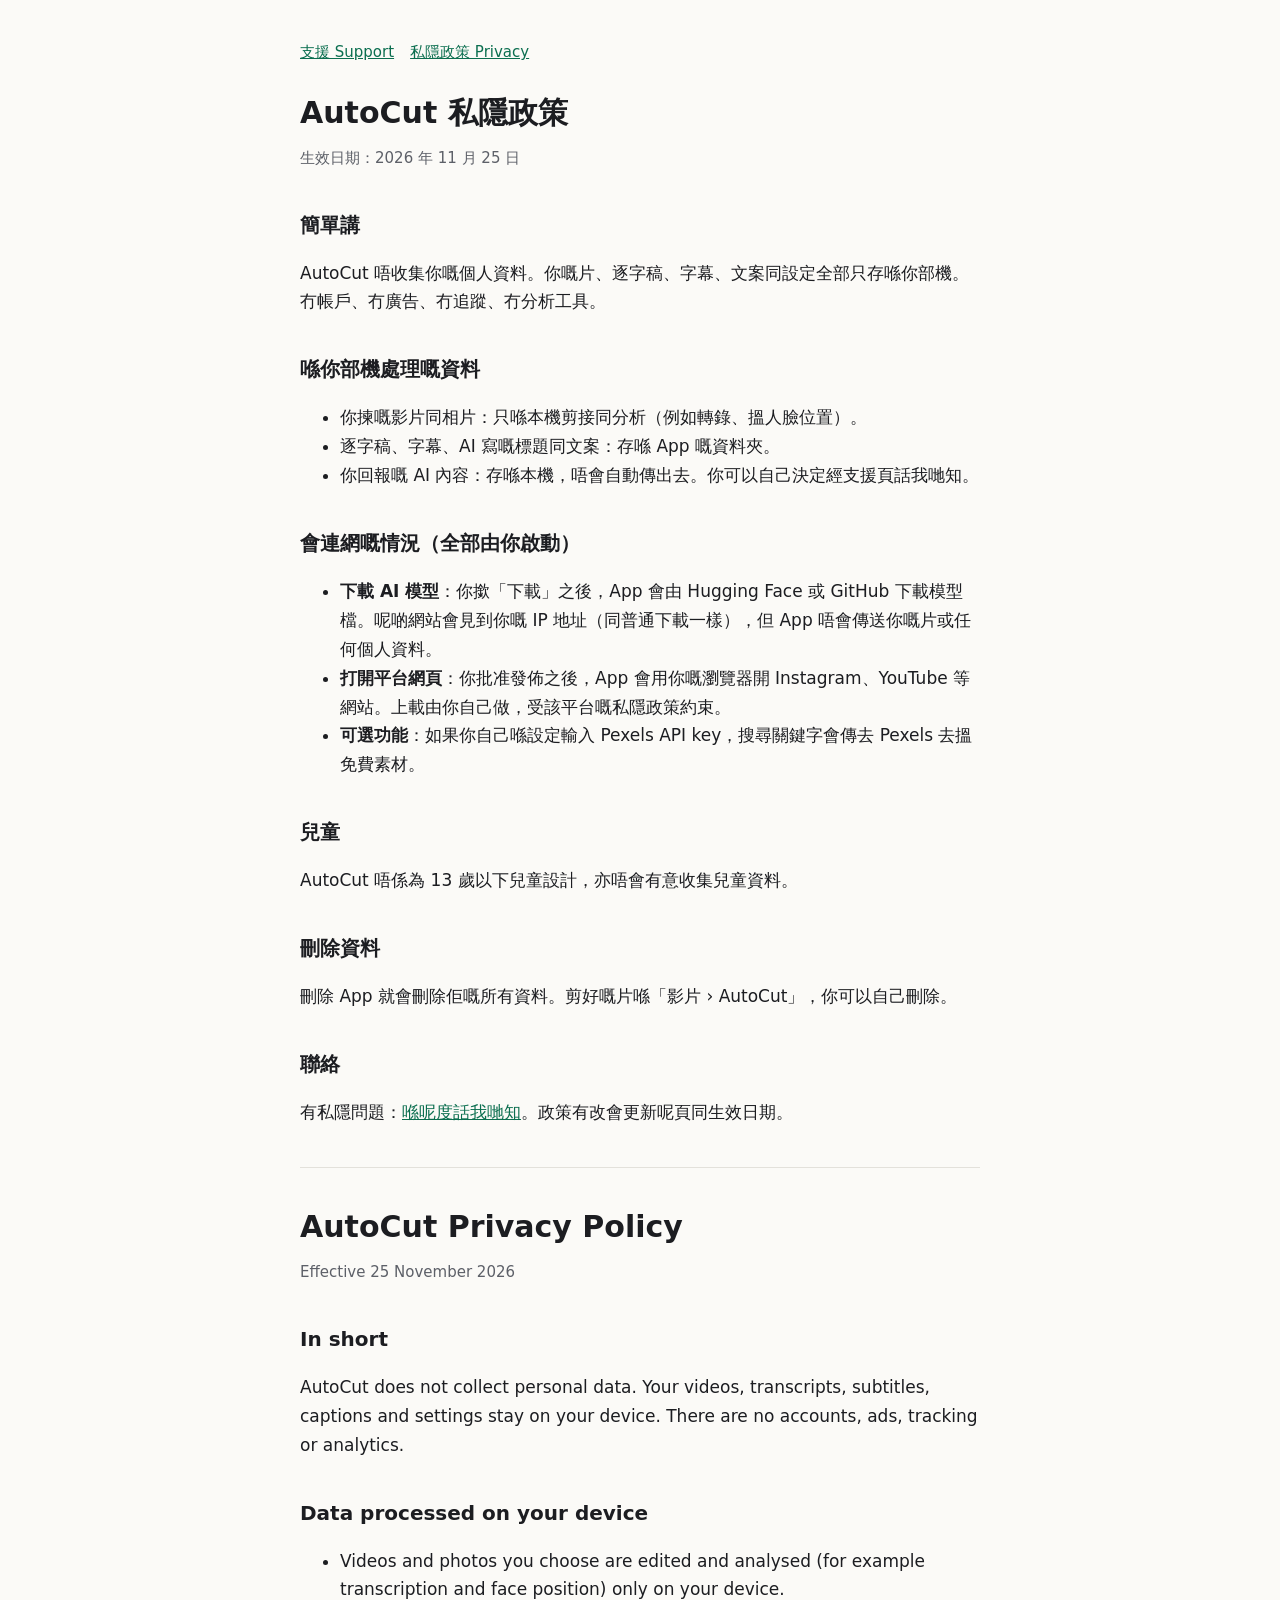
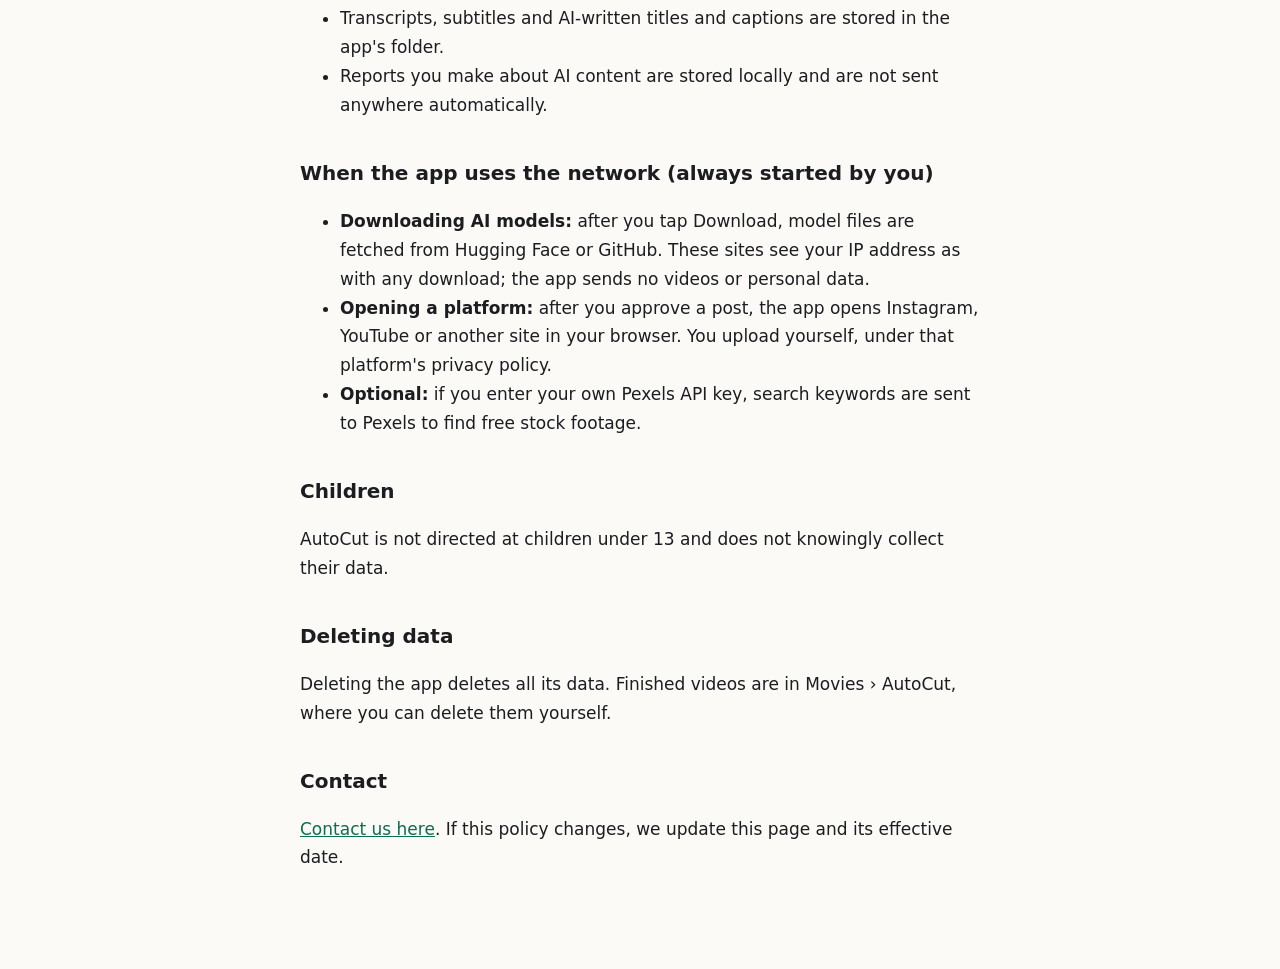
==== autocut/privacy.html @ 1504b5d1 "AutoCut support and privacy pages" ====
<!doctype html><html lang="zh-Hant"><head><meta charset="utf-8"><meta name="viewport" content="width=device-width,initial-scale=1">
<title>AutoCut 私隱政策 · Privacy Policy</title><link rel="stylesheet" href="../style.css"></head><body><main>
<nav><a href="./">支援 Support</a><a href="privacy.html">私隱政策 Privacy</a></nav>
<h1>AutoCut 私隱政策</h1><p class="muted">生效日期：2026 年 11 月 25 日</p>
<h2>簡單講</h2>
<p>AutoCut 唔收集你嘅個人資料。你嘅片、逐字稿、字幕、文案同設定全部只存喺你部機。冇帳戶、冇廣告、冇追蹤、冇分析工具。</p>
<h2>喺你部機處理嘅資料</h2>
<ul><li>你揀嘅影片同相片：只喺本機剪接同分析（例如轉錄、搵人臉位置）。</li>
<li>逐字稿、字幕、AI 寫嘅標題同文案：存喺 App 嘅資料夾。</li>
<li>你回報嘅 AI 內容：存喺本機，唔會自動傳出去。你可以自己決定經支援頁話我哋知。</li></ul>
<h2>會連網嘅情況（全部由你啟動）</h2>
<ul><li><strong>下載 AI 模型</strong>：你撳「下載」之後，App 會由 Hugging Face 或 GitHub 下載模型檔。呢啲網站會見到你嘅 IP 地址（同普通下載一樣），但 App 唔會傳送你嘅片或任何個人資料。</li>
<li><strong>打開平台網頁</strong>：你批准發佈之後，App 會用你嘅瀏覽器開 Instagram、YouTube 等網站。上載由你自己做，受該平台嘅私隱政策約束。</li>
<li><strong>可選功能</strong>：如果你自己喺設定輸入 Pexels API key，搜尋關鍵字會傳去 Pexels 去搵免費素材。</li></ul>
<h2>兒童</h2><p>AutoCut 唔係為 13 歲以下兒童設計，亦唔會有意收集兒童資料。</p>
<h2>刪除資料</h2><p>刪除 App 就會刪除佢嘅所有資料。剪好嘅片喺「影片 › AutoCut」，你可以自己刪除。</p>
<h2>聯絡</h2><p>有私隱問題：<a href="https://github.com/hklkalok/app-support/issues/new?labels=autocut,privacy&title=%5BAutoCut%20privacy%5D%20">喺呢度話我哋知</a>。政策有改會更新呢頁同生效日期。</p>
<hr>
<h1>AutoCut Privacy Policy</h1><p class="muted">Effective 25 November 2026</p>
<h2>In short</h2><p>AutoCut does not collect personal data. Your videos, transcripts, subtitles, captions and settings stay on your device. There are no accounts, ads, tracking or analytics.</p>
<h2>Data processed on your device</h2><ul><li>Videos and photos you choose are edited and analysed (for example transcription and face position) only on your device.</li>
<li>Transcripts, subtitles and AI-written titles and captions are stored in the app's folder.</li>
<li>Reports you make about AI content are stored locally and are not sent anywhere automatically.</li></ul>
<h2>When the app uses the network (always started by you)</h2><ul><li><strong>Downloading AI models:</strong> after you tap Download, model files are fetched from Hugging Face or GitHub. These sites see your IP address as with any download; the app sends no videos or personal data.</li>
<li><strong>Opening a platform:</strong> after you approve a post, the app opens Instagram, YouTube or another site in your browser. You upload yourself, under that platform's privacy policy.</li>
<li><strong>Optional:</strong> if you enter your own Pexels API key, search keywords are sent to Pexels to find free stock footage.</li></ul>
<h2>Children</h2><p>AutoCut is not directed at children under 13 and does not knowingly collect their data.</p>
<h2>Deleting data</h2><p>Deleting the app deletes all its data. Finished videos are in Movies › AutoCut, where you can delete them yourself.</p>
<h2>Contact</h2><p><a href="https://github.com/hklkalok/app-support/issues/new?labels=autocut,privacy&title=%5BAutoCut%20privacy%5D%20">Contact us here</a>. If this policy changes, we update this page and its effective date.</p>
</main></body></html>
---- style.css ----
:root{--bg:#fbfaf7;--ink:#1c1d21;--muted:#5d6068;--line:#e3e1db;--accent:#0b6e4f}
@media (prefers-color-scheme:dark){:root{--bg:#141518;--ink:#ecebe7;--muted:#a3a59f;--line:#2b2d31;--accent:#5fd3a5}}
*{box-sizing:border-box}body{margin:0;background:var(--bg);color:var(--ink);font:17px/1.7 -apple-system,"PingFang HK","Noto Sans TC",system-ui,sans-serif}
main{max-width:720px;margin:0 auto;padding:40px 20px 80px}h1{font-size:30px;line-height:1.25;margin:0 0 6px}h2{font-size:20px;margin:36px 0 8px}
p,li{color:var(--ink)}.muted{color:var(--muted);font-size:15px}a{color:var(--accent)}hr{border:0;border-top:1px solid var(--line);margin:40px 0}
nav{font-size:15px;margin-bottom:28px}nav a{margin-right:16px}
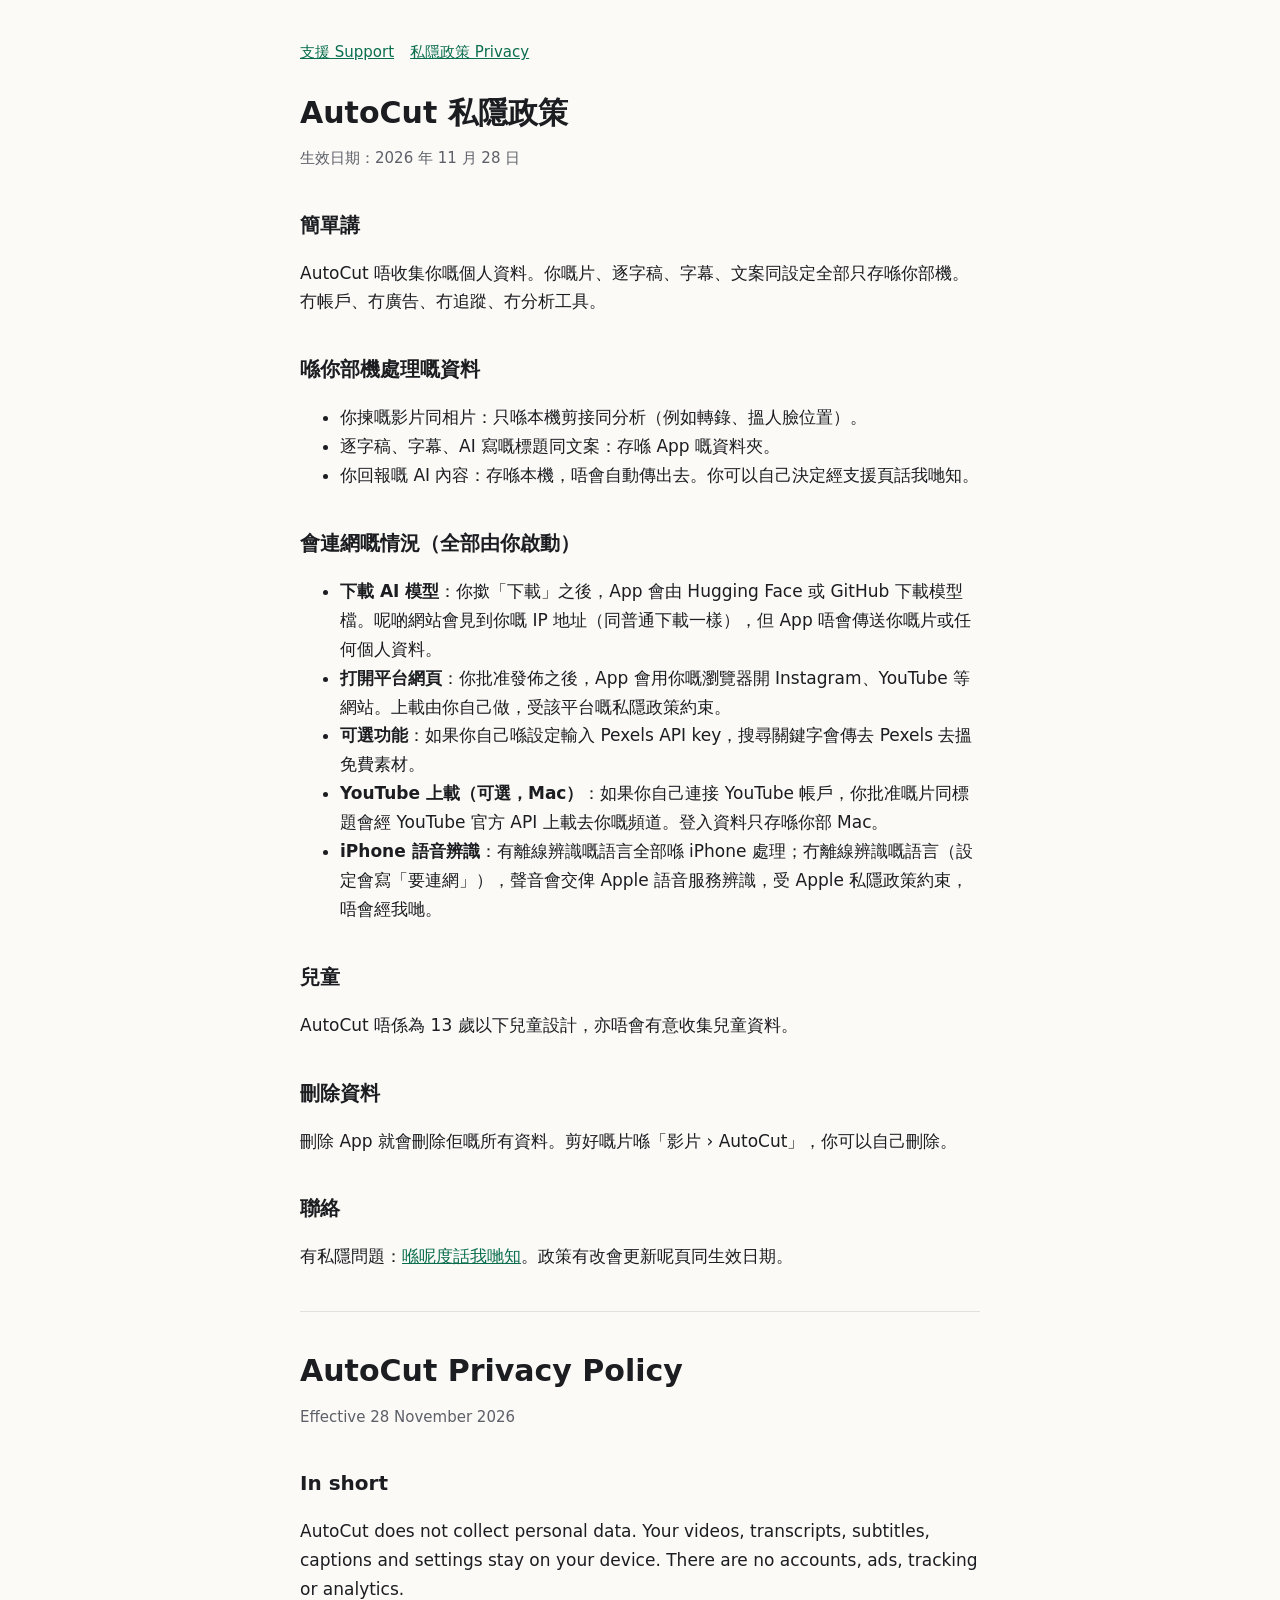
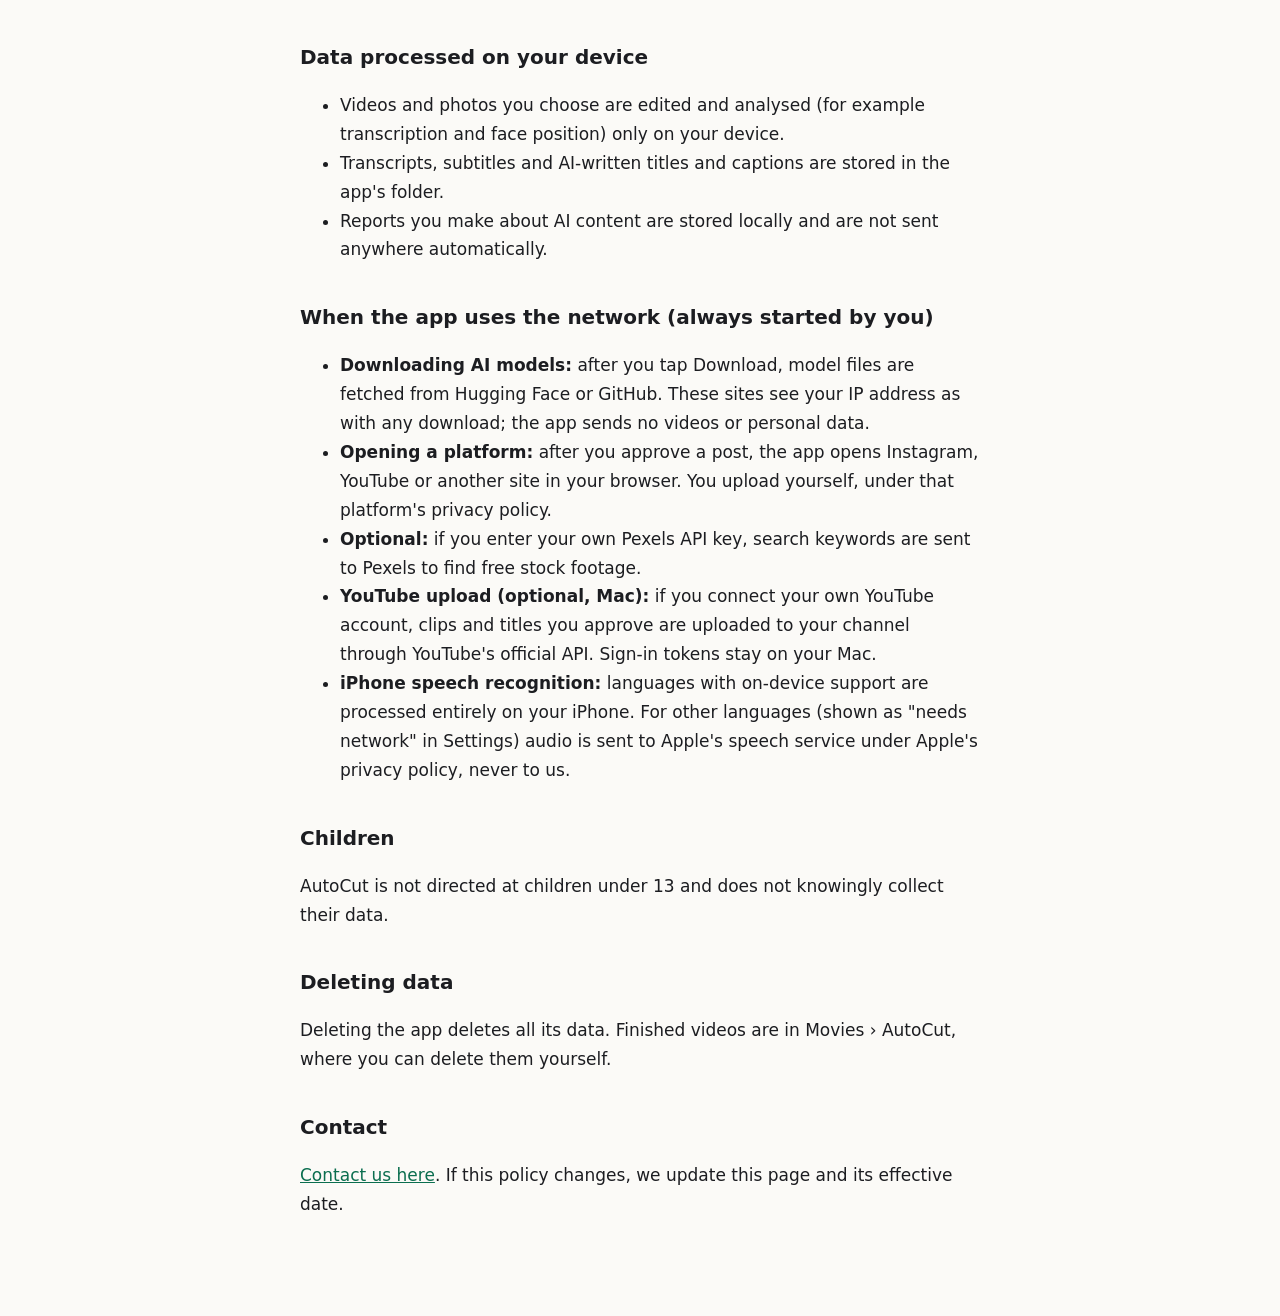
==== commit 6a3e9b65: "Privacy: disclose Apple speech service fallback and optional YouTube upload" ====
--- a/autocut/privacy.html
+++ b/autocut/privacy.html
@@ -1,7 +1,7 @@
 <!doctype html><html lang="zh-Hant"><head><meta charset="utf-8"><meta name="viewport" content="width=device-width,initial-scale=1">
 <title>AutoCut 私隱政策 · Privacy Policy</title><link rel="stylesheet" href="../style.css"></head><body><main>
 <nav><a href="./">支援 Support</a><a href="privacy.html">私隱政策 Privacy</a></nav>
-<h1>AutoCut 私隱政策</h1><p class="muted">生效日期：2026 年 11 月 25 日</p>
+<h1>AutoCut 私隱政策</h1><p class="muted">生效日期：2026 年 11 月 28 日</p>
 <h2>簡單講</h2>
 <p>AutoCut 唔收集你嘅個人資料。你嘅片、逐字稿、字幕、文案同設定全部只存喺你部機。冇帳戶、冇廣告、冇追蹤、冇分析工具。</p>
 <h2>喺你部機處理嘅資料</h2>
@@ -11,19 +11,23 @@
 <h2>會連網嘅情況（全部由你啟動）</h2>
 <ul><li><strong>下載 AI 模型</strong>：你撳「下載」之後，App 會由 Hugging Face 或 GitHub 下載模型檔。呢啲網站會見到你嘅 IP 地址（同普通下載一樣），但 App 唔會傳送你嘅片或任何個人資料。</li>
 <li><strong>打開平台網頁</strong>：你批准發佈之後，App 會用你嘅瀏覽器開 Instagram、YouTube 等網站。上載由你自己做，受該平台嘅私隱政策約束。</li>
-<li><strong>可選功能</strong>：如果你自己喺設定輸入 Pexels API key，搜尋關鍵字會傳去 Pexels 去搵免費素材。</li></ul>
+<li><strong>可選功能</strong>：如果你自己喺設定輸入 Pexels API key，搜尋關鍵字會傳去 Pexels 去搵免費素材。</li>
+<li><strong>YouTube 上載（可選，Mac）</strong>：如果你自己連接 YouTube 帳戶，你批准嘅片同標題會經 YouTube 官方 API 上載去你嘅頻道。登入資料只存喺你部 Mac。</li>
+<li><strong>iPhone 語音辨識</strong>：有離線辨識嘅語言全部喺 iPhone 處理；冇離線辨識嘅語言（設定會寫「要連網」），聲音會交俾 Apple 語音服務辨識，受 Apple 私隱政策約束，唔會經我哋。</li></ul>
 <h2>兒童</h2><p>AutoCut 唔係為 13 歲以下兒童設計，亦唔會有意收集兒童資料。</p>
 <h2>刪除資料</h2><p>刪除 App 就會刪除佢嘅所有資料。剪好嘅片喺「影片 › AutoCut」，你可以自己刪除。</p>
 <h2>聯絡</h2><p>有私隱問題：<a href="https://github.com/hklkalok/app-support/issues/new?labels=autocut,privacy&title=%5BAutoCut%20privacy%5D%20">喺呢度話我哋知</a>。政策有改會更新呢頁同生效日期。</p>
 <hr>
-<h1>AutoCut Privacy Policy</h1><p class="muted">Effective 25 November 2026</p>
+<h1>AutoCut Privacy Policy</h1><p class="muted">Effective 28 November 2026</p>
 <h2>In short</h2><p>AutoCut does not collect personal data. Your videos, transcripts, subtitles, captions and settings stay on your device. There are no accounts, ads, tracking or analytics.</p>
 <h2>Data processed on your device</h2><ul><li>Videos and photos you choose are edited and analysed (for example transcription and face position) only on your device.</li>
 <li>Transcripts, subtitles and AI-written titles and captions are stored in the app's folder.</li>
 <li>Reports you make about AI content are stored locally and are not sent anywhere automatically.</li></ul>
 <h2>When the app uses the network (always started by you)</h2><ul><li><strong>Downloading AI models:</strong> after you tap Download, model files are fetched from Hugging Face or GitHub. These sites see your IP address as with any download; the app sends no videos or personal data.</li>
 <li><strong>Opening a platform:</strong> after you approve a post, the app opens Instagram, YouTube or another site in your browser. You upload yourself, under that platform's privacy policy.</li>
-<li><strong>Optional:</strong> if you enter your own Pexels API key, search keywords are sent to Pexels to find free stock footage.</li></ul>
+<li><strong>Optional:</strong> if you enter your own Pexels API key, search keywords are sent to Pexels to find free stock footage.</li>
+<li><strong>YouTube upload (optional, Mac):</strong> if you connect your own YouTube account, clips and titles you approve are uploaded to your channel through YouTube's official API. Sign-in tokens stay on your Mac.</li>
+<li><strong>iPhone speech recognition:</strong> languages with on-device support are processed entirely on your iPhone. For other languages (shown as "needs network" in Settings) audio is sent to Apple's speech service under Apple's privacy policy, never to us.</li></ul>
 <h2>Children</h2><p>AutoCut is not directed at children under 13 and does not knowingly collect their data.</p>
 <h2>Deleting data</h2><p>Deleting the app deletes all its data. Finished videos are in Movies › AutoCut, where you can delete them yourself.</p>
 <h2>Contact</h2><p><a href="https://github.com/hklkalok/app-support/issues/new?labels=autocut,privacy&title=%5BAutoCut%20privacy%5D%20">Contact us here</a>. If this policy changes, we update this page and its effective date.</p>
